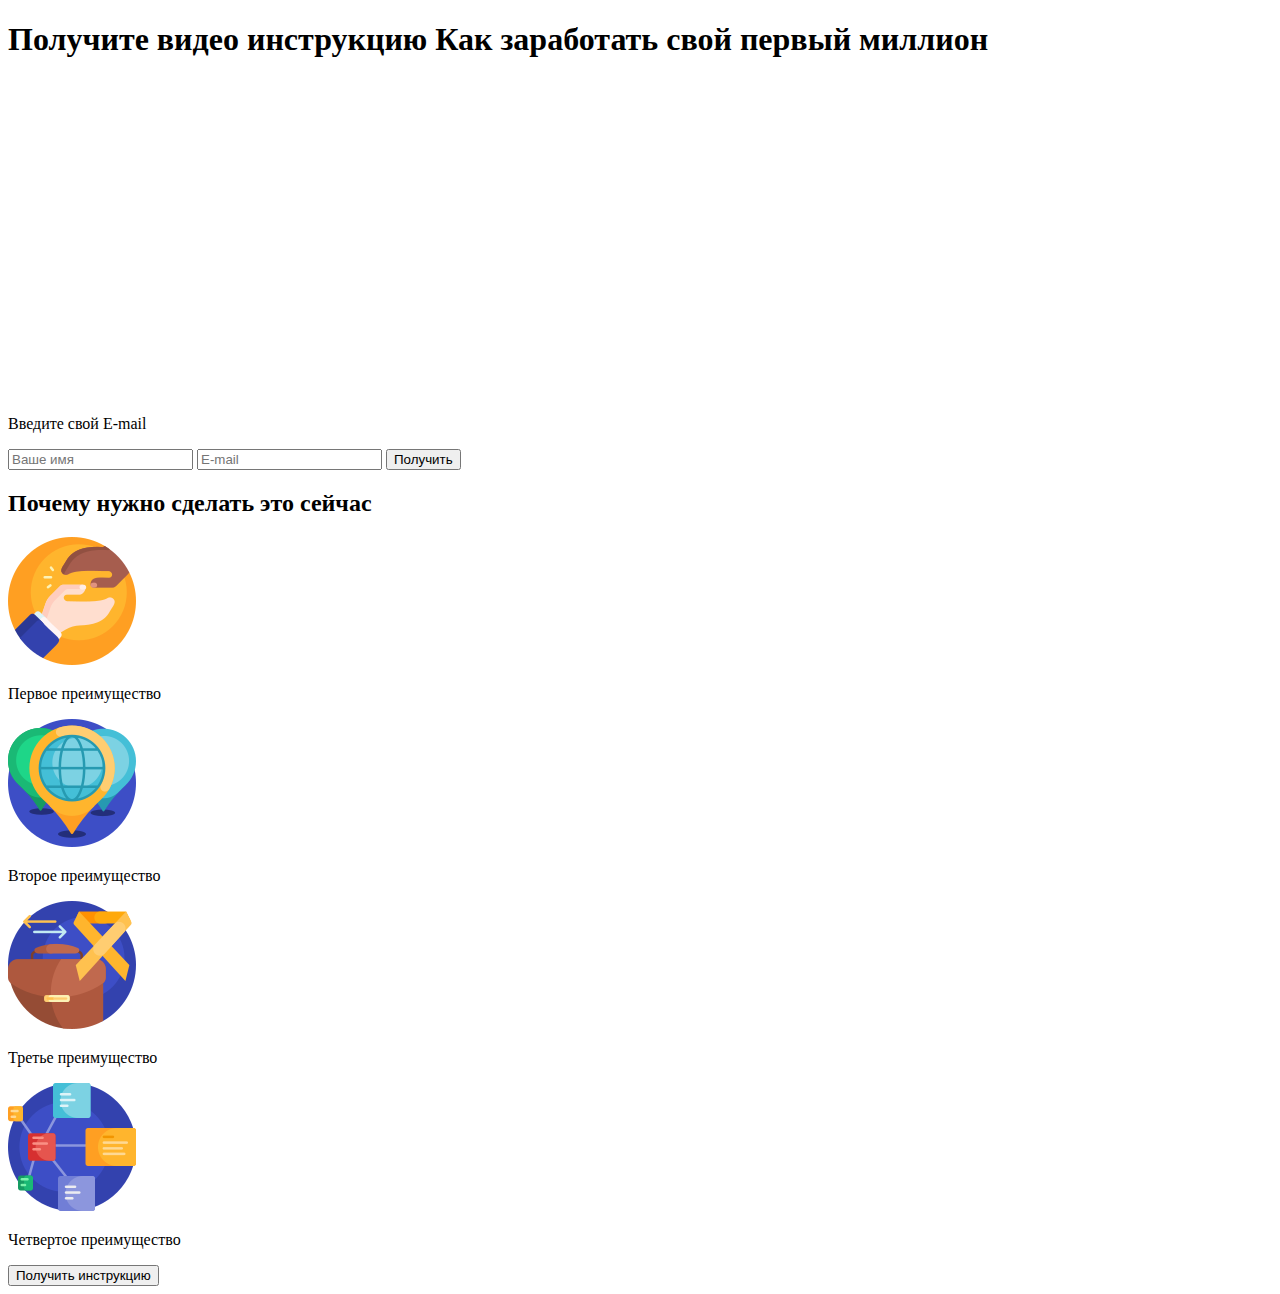
==== lesson-12/index.html @ 85117ce9 "Rename prob.html to index.html" ====
<!DOCTYPE html>
<html>
<head>
	<title>Пробная тема</title>
	<!-- <link rel="stylesheet" href="bootstrap-4.5.2-dist/css/bootstrap-grid.css">
	<link rel="stylesheet" href="bootstrap-4.5.2-dist/css/bootstrap-reboot.css"> -->
	<link rel="stylesheet" href="bootstrap-4.5.2-dist/css/bootstrap.css">
	<link rel="stylesheet" href="style1.css">
</head>
<body>
	<div class="section">
		<div class="container">
			<div class="row">
				<div class="col-lg-6 offset-lg-3">
					<h1 class="header text-center">
					    <span>Получите видео инструкцию</span>
					    <strong class="text-uppercase">Как заработать свой первый миллион</strong>
				    </h1>
				</div>
			</div>
			<div class="row">
				<div class="col-lg-6 offset-lg-1 col-md-8 offset-md-2">
					<div class="video">
						<iframe width="100%" height="315" src="https://www.youtube.com/embed/53UnXy-V-WQ" frameborder="0" allow="accelerometer; autoplay; encrypted-media; gyroscope; picture-in-picture" allowfullscreen></iframe>
					</div>
				</div>
				<div class="col-lg-4 col-md-12">
					<div class="form">
						<p class="text-center form-header">Введите свой E-mail</p>
						<form action="#">
							<input type="text" class="form-control form-control-lg" placeholder = "Ваше имя">
							<input type="text" class="form-control form-control-lg" placeholder = "E-mail">
							<button class="btn btn-primary btn-lg btn-block form-btn">Получить</button>
						</form>
					</div>
				</div>
			</div>
		</div>
	</div>
	<div class="section">
		<div class="container">
			<div class="row">
				<div class="col-lg-12 col-xs-12 col-sm-12">
					<h2 class="section-header text-uppercase text-center">Почему нужно сделать это сейчас</h2>
				</div>
			</div>
			<div class="future text-center">
				<div class="row">
					<div class="col-lg-3 col-md-6">
						<div class = "future-box">
							<img class="future-img" src="data/1.png" alt="Первое преимущество">
							<p>Первое преимущество</p>
						</div>
					</div>
					<div class="col-lg-3 col-md-6">
						<div class = "future-box">
							<img class="future-img" src="data/2.png" alt="Второе преимущество">
							<p>Второе преимущество</p>
						</div>
					</div>
					<div class="col-lg-3 col-md-6">
						<div class = "future-box">
							<img class="future-img" src="data/3.png" alt="Третье преимущество">
							<p>Третье преимущество</p>
						</div>
					</div>
					<div class="col-lg-3 col-md-6">
						<div class = "future-box">
							<img class="future-img" src="data/4.png" alt="Четвертое преимущество">
							<p>Четвертое преимущество</p>
						</div>
					</div>
				</div>
			</div>
				<div class="mx-auto">
					<button class="btn btn-primary btn-lg form-btn">Получить инструкцию</button>
				</div>
		</div>
	</div>
</body>
</html>
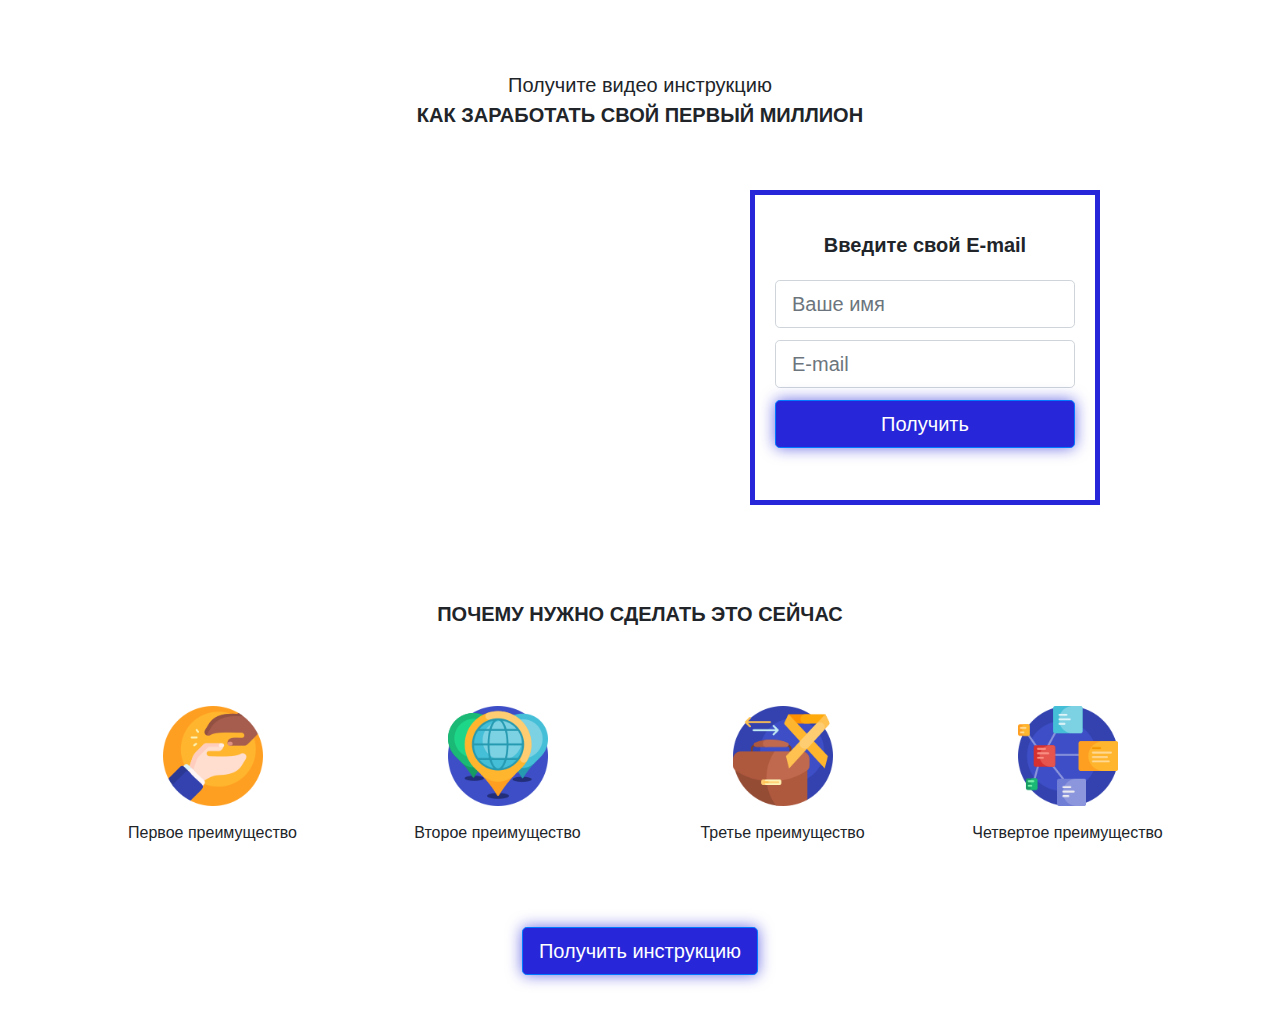
==== commit 2f87752c: "Исправил ошибки" ====
--- a/lesson-12/index.html
+++ b/lesson-12/index.html
@@ -4,8 +4,8 @@
 	<title>Пробная тема</title>
 	<!-- <link rel="stylesheet" href="bootstrap-4.5.2-dist/css/bootstrap-grid.css">
 	<link rel="stylesheet" href="bootstrap-4.5.2-dist/css/bootstrap-reboot.css"> -->
-	<link rel="stylesheet" href="bootstrap-4.5.2-dist/css/bootstrap.css">
-	<link rel="stylesheet" href="style1.css">
+	<link rel="stylesheet" href="css/bootstrap.css">
+	<link rel="stylesheet" href="css/style1.css">
 </head>
 <body>
 	<div class="section">
--- a/lesson-12/css/style1.css
+++ b/lesson-12/css/style1.css
@@ -0,0 +1,52 @@
+.header {
+	font-size: 20px;
+	line-height: 1.5;
+	margin:40px auto 60px;
+}
+.header span {
+	display: block;
+}
+.section {
+	padding:30px 0;
+}
+.form-header, .section-header {
+	font-weight: 900;
+	font-size: 20px;
+	margin-bottom: 20px;
+}
+.form {
+	border: 5px solid #2727d9;
+	padding: 35px 20px;
+	height: 315px;
+}
+.form input {
+	margin-bottom: 12px;
+}
+.form-btn {
+	margin:12px auto;
+	background-color: #2727d9;
+	box-shadow: 0 0 15px rgba(12,11,212, .6)
+}
+.form-btn:hover {
+	box-shadow: 0 0 0 #fff;
+	transition: .5s;
+}
+.future-img {
+	width: 100px;
+	height: 100px;
+	margin-bottom: 15px;
+}
+.future {
+	margin: 60px auto 20px;
+}
+.mx-auto {
+	display: flex;
+	justify-content: center;
+	align-items: center;
+}
+.video {
+	margin-bottom: 30px;
+}
+.future-box {
+	margin-bottom:50px;
+}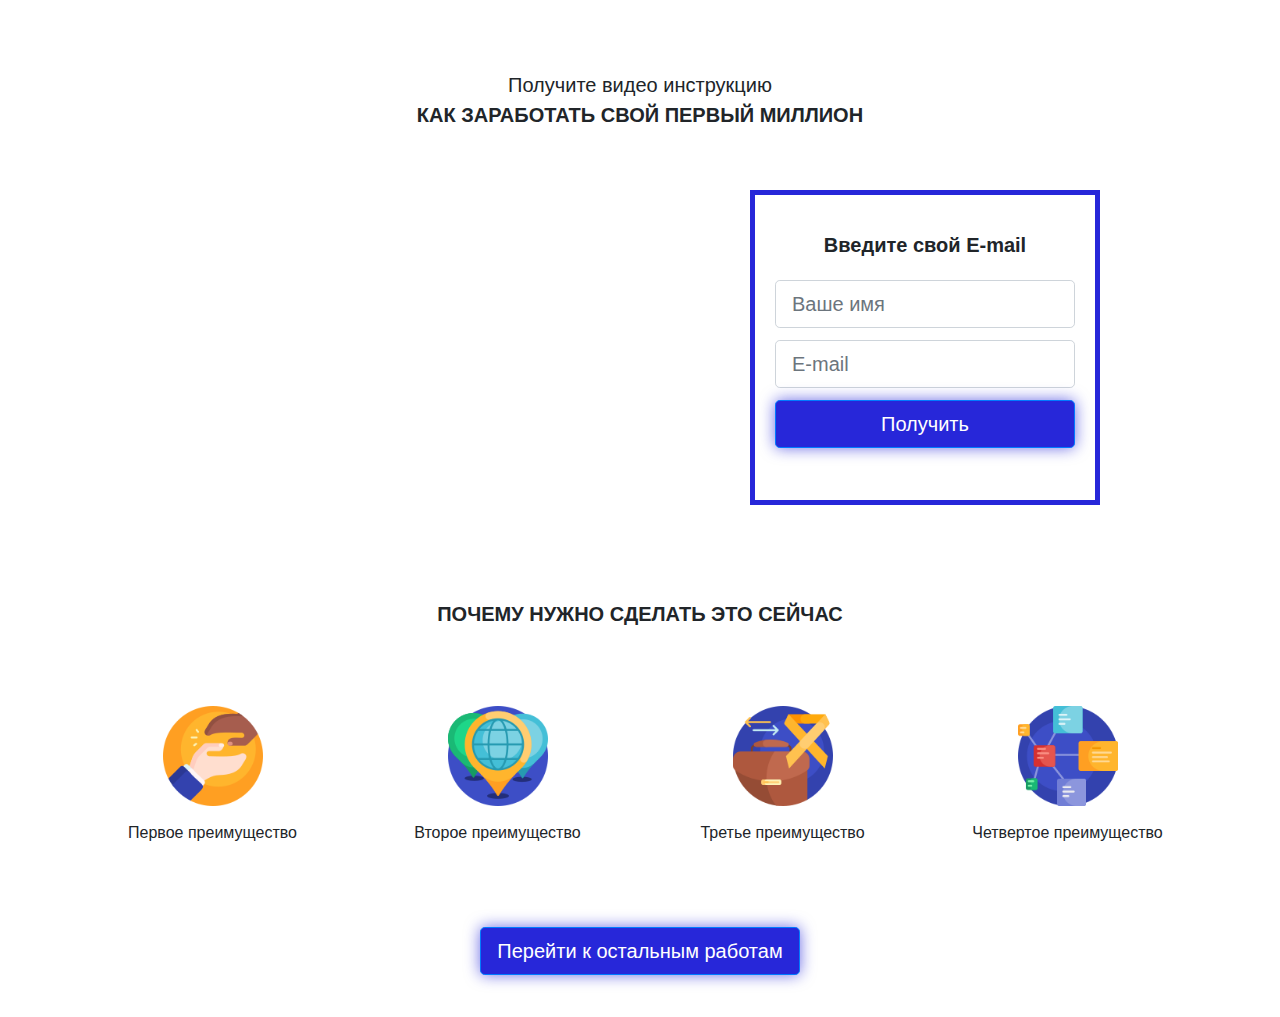
==== commit 06c6cb5c: "изменил html" ====
--- a/lesson-12/index.html
+++ b/lesson-12/index.html
@@ -73,7 +73,7 @@
 				</div>
 			</div>
 				<div class="mx-auto">
-					<button class="btn btn-primary btn-lg form-btn">Получить инструкцию</button>
+					<a href = "igoshinds.github.io"><button class="btn btn-primary btn-lg form-btn">Перейти к остальным работам</button></a>
 				</div>
 		</div>
 	</div>
